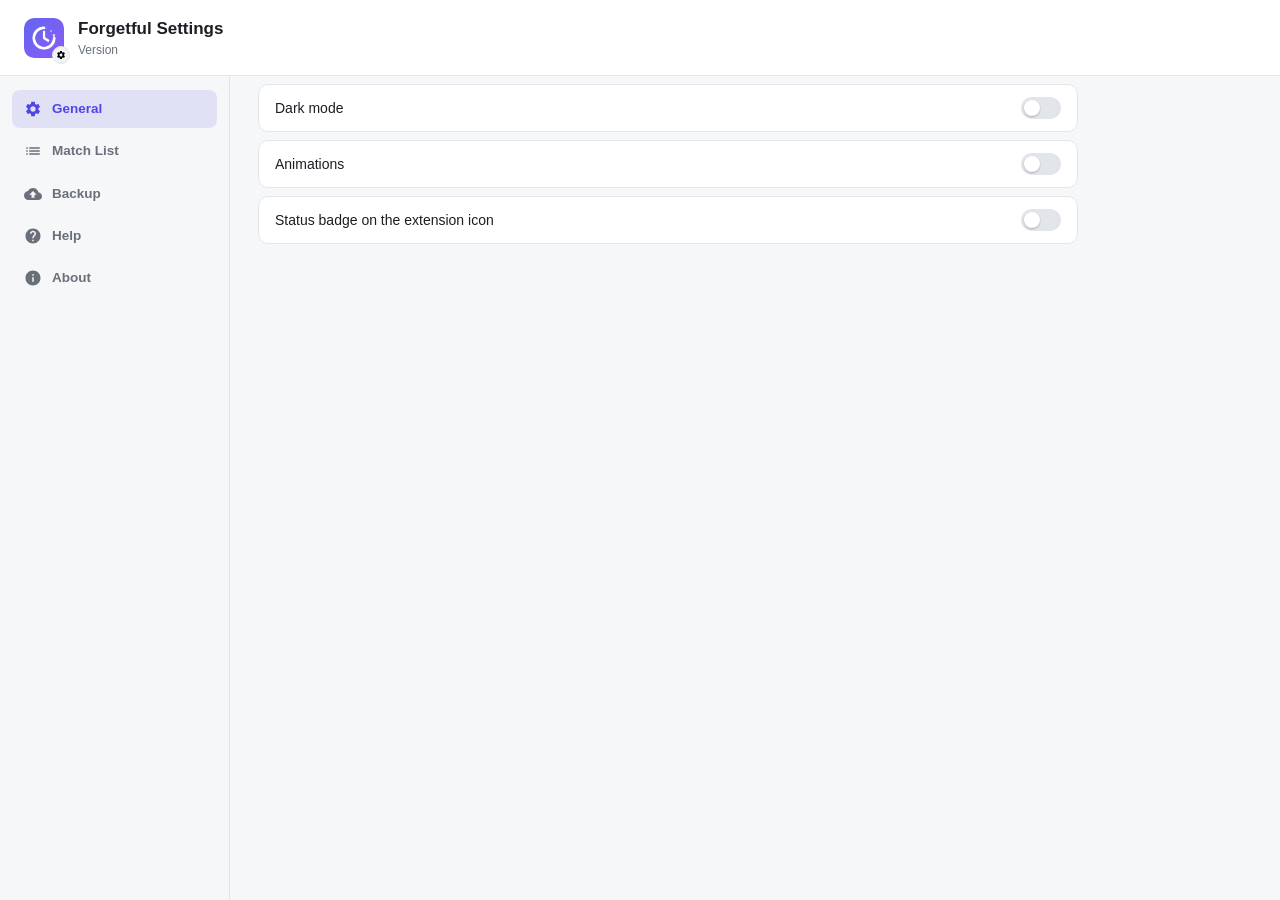
==== src/setting/index.html @ 30a5f167 "Forgetful 1.0.1 — Firefox extension to keep chosen sites and tabs out of history Fork of NoHistory b" ====
<!DOCTYPE html>
<html lang="en">
    <head>
        <meta charset="UTF-8">
        <meta http-equiv="X-UA-Compatible" content="IE=edge">
        <meta name="viewport" content="width=device-width, initial-scale=1.0">
        <title>Forgetful Settings</title>
        <link href="../shared/fonts/fonts.css" rel="stylesheet">
        <link href="../shared/theme.css" rel="stylesheet">
        <link rel="shortcut icon" href="../icons/forgetful-logo-64.png" type="image/png">
        <link rel="stylesheet" href="./style/style.css">
    </head>
    <body class="light_mode">
        <div id="title">
            <div id="title_image">
                <img src="../icons/forgetful-logo-512.png" alt="Forgetful logo" width="64" height="64">
                <img id="title_image_different" src="../icons/settings.svg" alt="Tools">
            </div>
            <div>
                <h1>Forgetful Settings</h1>
                <p>Version <span id="versionNumber"></span></p>
            </div>
        </div>
        <div id="navbar">
            <button class="setting_button checked" data-tab="general">
                <svg xmlns="http://www.w3.org/2000/svg"height="36px" viewBox="0 0 24 24" width="36px" fill="#000000"><g><path d="M0,0h24v24H0V0z" fill="none"/><path d="M19.14,12.94c0.04-0.3,0.06-0.61,0.06-0.94c0-0.32-0.02-0.64-0.07-0.94l2.03-1.58c0.18-0.14,0.23-0.41,0.12-0.61 l-1.92-3.32c-0.12-0.22-0.37-0.29-0.59-0.22l-2.39,0.96c-0.5-0.38-1.03-0.7-1.62-0.94L14.4,2.81c-0.04-0.24-0.24-0.41-0.48-0.41 h-3.84c-0.24,0-0.43,0.17-0.47,0.41L9.25,5.35C8.66,5.59,8.12,5.92,7.63,6.29L5.24,5.33c-0.22-0.08-0.47,0-0.59,0.22L2.74,8.87 C2.62,9.08,2.66,9.34,2.86,9.48l2.03,1.58C4.84,11.36,4.8,11.69,4.8,12s0.02,0.64,0.07,0.94l-2.03,1.58 c-0.18,0.14-0.23,0.41-0.12,0.61l1.92,3.32c0.12,0.22,0.37,0.29,0.59,0.22l2.39-0.96c0.5,0.38,1.03,0.7,1.62,0.94l0.36,2.54 c0.05,0.24,0.24,0.41,0.48,0.41h3.84c0.24,0,0.44-0.17,0.47-0.41l0.36-2.54c0.59-0.24,1.13-0.56,1.62-0.94l2.39,0.96 c0.22,0.08,0.47,0,0.59-0.22l1.92-3.32c0.12-0.22,0.07-0.47-0.12-0.61L19.14,12.94z M12,15.6c-1.98,0-3.6-1.62-3.6-3.6 s1.62-3.6,3.6-3.6s3.6,1.62,3.6,3.6S13.98,15.6,12,15.6z"/></g></svg>
                <h3>General</h3>
            </button>
            <button class="setting_button" data-tab="url">
                <svg xmlns="http://www.w3.org/2000/svg" height="36px" viewBox="0 0 24 24" width="36px" fill="#000000"><g fill="none"><path d="M0 0h24v24H0V0z"/><path d="M0 0h24v24H0V0z" opacity=".87"/></g><path d="M3 13h2v-2H3v2zm0 4h2v-2H3v2zm0-8h2V7H3v2zm4 4h14v-2H7v2zm0 4h14v-2H7v2zM7 7v2h14V7H7zm-4 6h2v-2H3v2zm0 4h2v-2H3v2zm0-8h2V7H3v2zm4 4h14v-2H7v2zm0 4h14v-2H7v2zM7 7v2h14V7H7z"/></svg>
                <h3>Match List</h3>
            </button>
            <button class="setting_button" data-tab="backup">
                <svg xmlns="http://www.w3.org/2000/svg" height="36px" viewBox="0 0 24 24" width="36px" fill="#000000"><path d="M0 0h24v24H0z" fill="none"/><path d="M19.35 10.04C18.67 6.59 15.64 4 12 4 9.11 4 6.6 5.64 5.35 8.04 2.34 8.36 0 10.91 0 14c0 3.31 2.69 6 6 6h13c2.76 0 5-2.24 5-5 0-2.64-2.05-4.78-4.65-4.96zM14 13v4h-4v-4H7l5-5 5 5h-3z"/></svg>
                <h3>Backup</h3>
            </button>
            <button class="setting_button" data-tab="help">
                <svg xmlns="http://www.w3.org/2000/svg" height="36px" viewBox="0 0 24 24" width="36px" fill="#000000"><path d="M0 0h24v24H0z" fill="none"/><path d="M12 2C6.48 2 2 6.48 2 12s4.48 10 10 10 10-4.48 10-10S17.52 2 12 2zm1 17h-2v-2h2v2zm2.07-7.75l-.9.92C13.45 12.9 13 13.5 13 15h-2v-.5c0-1.1.45-2.1 1.17-2.83l1.24-1.26c.37-.36.59-.86.59-1.41 0-1.1-.9-2-2-2s-2 .9-2 2H8c0-2.21 1.79-4 4-4s4 1.79 4 4c0 .88-.36 1.68-.93 2.25z"/></svg>
                <h3>Help</h3>
            </button>
            <button class="setting_button" data-tab="about">
                <svg xmlns="http://www.w3.org/2000/svg" height="36px" viewBox="0 0 24 24" width="36px" fill="#000000"><path d="M0 0h24v24H0z" fill="none"/><path d="M12 2C6.48 2 2 6.48 2 12s4.48 10 10 10 10-4.48 10-10S17.52 2 12 2zm1 15h-2v-6h2v6zm0-8h-2V7h2v2z"/></svg>
                <h3>About</h3>
            </button>
        </div>
        <div id="content">
            <div class="setting_page opened" data-correspondingTab="general">
                <div>
                    <div class="option">
                        <p>Dark mode</p>
                        <label class="switch">
                            <input type="checkbox" id="toggleDarkMode" class="setting_option" data-settingOption="darkmode">
                            <span class="slider"></span>
                        </label>
                    </div>
                    <div class="option">
                        <p>Animations</p>
                        <label class="switch">
                            <input type="checkbox" id="toggleTransition" class="setting_option" data-settingOption="animation">
                            <span class="slider"></span>
                        </label>
                    </div>
                    <div class="option">
                        <p>Status badge on the extension icon</p>
                        <label class="switch">
                            <input type="checkbox" id="toggleStatusBadge" class="setting_option" data-settingOption="statusBadge">
                            <span class="slider"></span>
                        </label>
                    </div>
                </div>
            </div>
            <div class="setting_page" data-correspondingTab="url">
                <div>
                    <button class="with_text" id="reload_everything">Reload Everything</button>
                    <h3 class="group">URLs</h3>
                    <div id="manage_url_box">
                        <label id="url_box">
                            <input type="url" name="addorsearchurl" id="addorsearchurl" placeholder="https://example.com">
                        </label>
                        <!-- <button id="search_url">Search</button> -->
                        <button class="with_text" id="add_url">Add</button>
                    </div>
                    <table>
                        <colgroup>
                            <col style="width: 90%;">
                            <col style="width: 10%;">
                        </colgroup>
                        <thead>
                            <tr>
                                <th>URLs</th>
                                <th>Action</th>
                            </tr>
                        </thead>
                        <tbody id="url_table"></tbody>
                    </table>
                </div>
                <div>
                    <h3 class="group">Link Title</h3>
                    <div id="manage_pattern_box">
                        <label>
                            <div class="toggle_box">
                                <label title="string">
                                    <input type="radio" name="pattern_mode" id="use_str" checked value="string">
                                    <span>str</span>
                                </label>
                                <label title="regex">
                                    <input type="radio" name="pattern_mode" id="use_regex" value="regex">
                                    <span>(.*)</span>
                                </label>
                            </div>
                            <input type="text" name="addorsearchpattern" id="addorsearchpattern" placeholder="Ex: test12345">
                        </label>
                        <!-- <button id="search_pattern">Search</button> -->
                        <button class="with_text" id="add_pattern">Add</button>
                    </div>
                    <table>
                        <colgroup>
                            <col style="width: 80%;">
                            <col style="width: 10%;">
                            <col style="width: 10%;">
                        </colgroup>
                        <thead>
                            <tr>
                                <th>Title</th>
                                <th>Type</th>
                                <th>Action</th>
                            </tr>
                        </thead>
                        <tbody id="pattern_table"></tbody>
                    </table>
                </div>
            </div>
            <div class="setting_page" data-correspondingTab="backup">
                <div>
                    <h3 class="group">Actions</h3>
                    <button id="import_setting" class="with_text">Import</button>
                    <button id="export_setting" class="with_text">Export</button>
                </div>
            </div>
            <div class="setting_page" data-correspondingTab="help">
                <div>
                    <h3 class="group">Status Badge</h3>
                    <p>The badge on the extension icon shows whether the current tab is being kept out of your history:</p>
                    <table>
                        <colgroup>
                            <col style="width: 20%;">
                            <col style="width: 80%;">
                        </colgroup>
                        <thead>
                            <tr>
                                <th>Badge</th>
                                <th>Meaning</th>
                            </tr>
                        </thead>
                        <tbody>
                            <tr>
                                <td>✓ (green)</td>
                                <td>This page matches a rule (site URL, tab marker, or title pattern) — visits here are removed from history.</td>
                            </tr>
                            <tr>
                                <td>(empty)</td>
                                <td>No rule matches — this page is saved to history normally.</td>
                            </tr>
                            <tr>
                                <td>? (gray)</td>
                                <td>Special page (not http/https) — Forgetful can't act here.</td>
                            </tr>
                        </tbody>
                    </table>
                    <p>To see exactly which rule matched, open the popup: it shows the state of the current site and tab.</p>
                </div>
            </div>
            <div class="setting_page" data-correspondingTab="about">
                <div>
                    <h3 class="group">About</h3>
                    <p>Forgetful keeps chosen sites and tabs out of your browsing history. It collects no data — everything stays on your device.</p>
                    <p>Based on <a href="https://github.com/sudoker0/NoHistory">NoHistory</a> by QuanMCPC, used under the MIT License.</p>
                </div>
            </div>
        </div>
    </body>
    <script src="./script/script.js"></script>
</html>
---- src/shared/fonts/fonts.css ----
/* latin-ext */
@font-face {
  font-family: 'Source Code Pro';
  font-style: normal;
  font-weight: 400;
  font-display: swap;
  src: url(source-code-pro-latin-ext-400.woff2) format('woff2');
  unicode-range: U+0100-02BA, U+02BD-02C5, U+02C7-02CC, U+02CE-02D7, U+02DD-02FF, U+0304, U+0308, U+0329, U+1D00-1DBF, U+1E00-1E9F, U+1EF2-1EFF, U+2020, U+20A0-20AB, U+20AD-20C0, U+2113, U+2C60-2C7F, U+A720-A7FF;
}
/* latin */
@font-face {
  font-family: 'Source Code Pro';
  font-style: normal;
  font-weight: 400;
  font-display: swap;
  src: url(source-code-pro-latin-400.woff2) format('woff2');
  unicode-range: U+0000-00FF, U+0131, U+0152-0153, U+02BB-02BC, U+02C6, U+02DA, U+02DC, U+0304, U+0308, U+0329, U+2000-206F, U+20AC, U+2122, U+2191, U+2193, U+2212, U+2215, U+FEFF, U+FFFD;
}
---- src/shared/theme.css ----
/* Forgetful — shared design tokens & components */

body.light_mode {
    --bg: #f6f7f9;
    --surface: #ffffff;
    --surface2: #f1f3f5;
    --hover: rgba(0, 0, 0, 0.05);
    --text: #1b1e23;
    --muted: #69707a;
    --border: #e2e5ea;
    --accent: #4f46e5;
    --accent-soft: rgba(79, 70, 229, 0.12);
    --danger: #dc2626;
    --success: #16a34a;
}

body.dark_mode {
    --bg: #0f1115;
    --surface: #181b21;
    --surface2: #20242c;
    --hover: rgba(255, 255, 255, 0.06);
    --text: #e7e9ee;
    --muted: #9aa2ad;
    --border: #2a2f38;
    --accent: #8b93ff;
    --accent-soft: rgba(139, 147, 255, 0.15);
    --danger: #f16a6a;
    --success: #3ecf6e;
}

/* Legacy variable aliases (kept because scripts reference them) */
body.light_mode, body.dark_mode {
    --background: var(--bg);
    --yes-color: var(--danger);
    --no-color: var(--success);
    --url-color: var(--accent);
    --tab-color: var(--accent);
    --button-enabled: var(--danger);
    --button-disabled: var(--success);
    --radius: 10px;
    --font-sans: -apple-system, BlinkMacSystemFont, "Segoe UI", Roboto, "Helvetica Neue", Arial, sans-serif;
    --font-mono: "Source Code Pro", ui-monospace, "Cascadia Mono", Consolas, monospace;
}

* { box-sizing: border-box; }

body {
    font-family: var(--font-sans);
    background: var(--bg);
    color: var(--text);
    transition: color 0.3s, background-color 0.3s;
    font-size: 14px;
    line-height: 1.5;
}

.mono { font-family: var(--font-mono); }

.notransition * { transition: none !important; }

/* Buttons */
button.with_text {
    background: var(--accent);
    color: #fff;
    border: none;
    border-radius: 8px;
    padding: 8px 16px;
    font: inherit;
    font-weight: 600;
    cursor: pointer;
    transition: filter 0.15s, opacity 0.15s;
    margin-right: 8px;
}
button.with_text:hover, button.with_text:focus { filter: brightness(1.12); }
button.with_text:disabled { opacity: 0.45; cursor: not-allowed; filter: none; }

/* Icon "remove" button in tables */
button.remove {
    width: 30px;
    height: 30px;
    border: none;
    border-radius: 6px;
    background: transparent;
    display: flex;
    align-items: center;
    justify-content: center;
    cursor: pointer;
    transition: background-color 0.15s;
    padding: 0;
}
button.remove svg { fill: var(--muted); width: 18px; height: 18px; transition: fill 0.15s; }
button.remove:hover, button.remove:focus { background: var(--danger); }
button.remove:hover svg, button.remove:focus svg { fill: #fff; }

/* Toggle switch */
.switch { position: relative; display: inline-block; width: 40px; height: 22px; flex-shrink: 0; }
.switch input { opacity: 0; width: 0; height: 0; position: absolute; }
.switch .slider {
    position: absolute;
    inset: 0;
    background: var(--border);
    border-radius: 999px;
    cursor: pointer;
    transition: background-color 0.2s;
}
.switch .slider:before {
    content: "";
    position: absolute;
    width: 16px;
    height: 16px;
    left: 3px;
    top: 3px;
    border-radius: 50%;
    background: #fff;
    box-shadow: 0 1px 2px rgba(0, 0, 0, 0.25);
    transition: transform 0.2s;
}
.switch input:checked + .slider { background: var(--accent); }
.switch input:checked + .slider:before { transform: translateX(18px); }

/* Inputs */
input[type=text], input[type=url], input[type=datetime-local] {
    background: var(--surface);
    border: 1px solid var(--border);
    border-radius: 8px;
    padding: 8px 12px;
    color: var(--text);
    font: inherit;
    transition: border-color 0.15s, box-shadow 0.15s;
}
input[type=text], input[type=url] { width: 100%; font-family: var(--font-mono); font-size: 13px; }
input[type=text]:focus, input[type=url]:focus, input[type=datetime-local]:focus {
    outline: none;
    border-color: var(--accent);
    box-shadow: 0 0 0 3px var(--accent-soft);
}

/* Segmented control (str / regex) */
div.toggle_box {
    display: flex;
    border: 1px solid var(--border);
    border-radius: 8px;
    overflow: hidden;
    flex-shrink: 0;
    background: var(--surface);
}
div.toggle_box label { cursor: pointer; }
div.toggle_box label input { position: absolute; opacity: 0; }
div.toggle_box label span {
    display: block;
    padding: 8px 12px;
    font-family: var(--font-mono);
    font-size: 12px;
    color: var(--muted);
    transition: background-color 0.15s, color 0.15s;
}
div.toggle_box label input:checked + span { background: var(--accent); color: #fff; }

/* Tables */
table {
    width: 100%;
    border-collapse: collapse;
    margin: 12px 0;
    background: var(--surface);
    border: 1px solid var(--border);
    border-radius: var(--radius);
}
table thead th {
    text-align: left;
    font-size: 11px;
    font-weight: 600;
    text-transform: uppercase;
    letter-spacing: 0.06em;
    color: var(--muted);
    background: var(--surface2);
    padding: 10px 14px;
    border-bottom: 1px solid var(--border);
}
table td {
    padding: 10px 14px;
    border-bottom: 1px solid var(--border);
    font-size: 13px;
    overflow-wrap: anywhere;
}
table td p { margin: 0; font-family: var(--font-mono); font-size: 12.5px; }
table tbody tr:hover { background: var(--hover); }
table tbody tr:last-child td { border-bottom: none; }

/* Section headings */
h3.group {
    font-size: 12px;
    font-weight: 700;
    text-transform: uppercase;
    letter-spacing: 0.08em;
    color: var(--muted);
    margin: 28px 0 12px;
}

.hidden_by_default { display: none; }
---- src/setting/style/style.css ----
/* Forgetful settings page */

body {
    position: fixed;
    inset: 0;
    margin: 0;
    display: grid;
    grid-template-areas: "title title" "navbar content";
    grid-template-columns: 230px 1fr;
    grid-template-rows: 76px 1fr;
}

/* Header */
div#title {
    grid-area: title;
    display: flex;
    align-items: center;
    gap: 14px;
    padding: 0 24px;
    background: var(--surface);
    border-bottom: 1px solid var(--border);
}
div#title div * { margin: 0; }
div#title h1 { font-size: 17px; font-weight: 700; }
div#title p { font-size: 12px; color: var(--muted); }
div#title_image { position: relative; }
div#title_image img:first-child {
    width: 40px;
    height: 40px;
    border-radius: 10px;
    display: block;
}
div#title_image img#title_image_different {
    position: absolute;
    right: -6px;
    bottom: -6px;
    width: 18px;
    height: 18px;
    background: var(--surface2);
    border: 1px solid var(--border);
    border-radius: 50%;
    padding: 3px;
}

/* Sidebar nav */
div#navbar {
    grid-area: navbar;
    display: flex;
    flex-direction: column;
    gap: 4px;
    padding: 14px 12px;
    border-right: 1px solid var(--border);
    overflow-y: auto;
}
div#navbar button {
    display: flex;
    align-items: center;
    gap: 10px;
    padding: 9px 12px;
    border: none;
    border-radius: 8px;
    background: transparent;
    color: var(--muted);
    font: inherit;
    text-align: left;
    cursor: pointer;
    transition: background-color 0.15s, color 0.15s;
}
div#navbar button h3 { margin: 0; font-size: 13.5px; font-weight: 600; }
div#navbar button svg { width: 18px; height: 18px; fill: currentColor; flex-shrink: 0; }
div#navbar button:hover, div#navbar button:focus {
    background: var(--hover);
    color: var(--text);
    outline: none;
}
div#navbar .checked { background: var(--accent-soft); color: var(--accent); }

/* Content */
div#content {
    grid-area: content;
    overflow-y: auto;
    overflow-x: hidden;
    padding: 8px 28px 28px;
}
div#content > div { display: none; }
div#content div.opened { display: block; max-width: 820px; }

/* Option rows */
div.option {
    display: flex;
    align-items: center;
    justify-content: space-between;
    gap: 16px;
    padding: 12px 16px;
    background: var(--surface);
    border: 1px solid var(--border);
    border-radius: var(--radius);
    margin-bottom: 8px;
}
div.option p { margin: 0; }

/* Add-URL / add-pattern rows */
div#manage_url_box, div#manage_pattern_box {
    display: flex;
    align-items: center;
    gap: 12px;
}
label#url_box { flex: 1; }
div#manage_pattern_box > label {
    display: flex;
    align-items: center;
    gap: 12px;
    flex: 1;
}
div#manage_url_box button.with_text, div#manage_pattern_box button.with_text { margin-right: 0; }

@media (max-width: 800px) {
    body { grid-template-columns: 60px 1fr; }
    div#navbar button h3 { display: none; }
    div#navbar button { justify-content: center; }
}
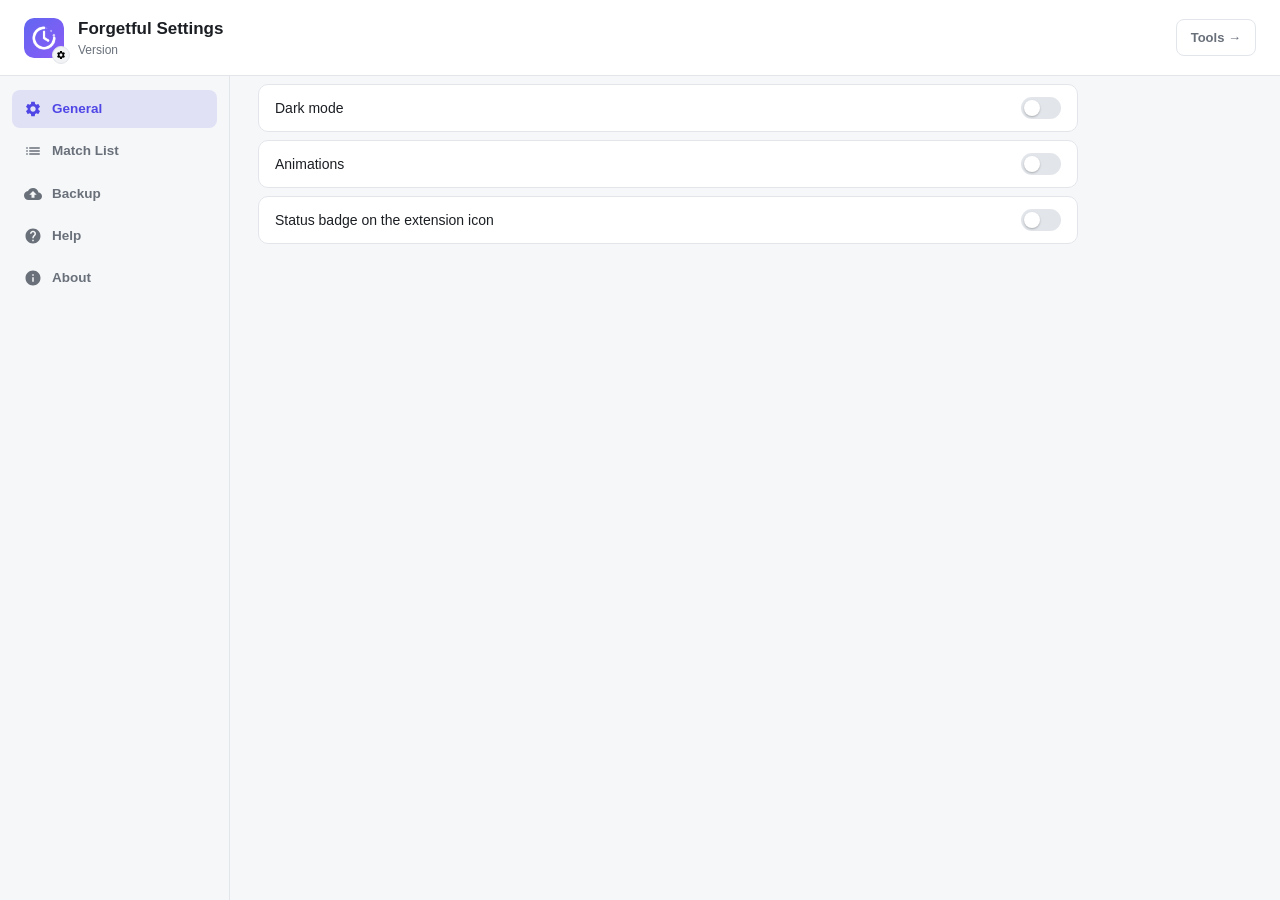
==== commit 2bf23445: "Add header cross-navigation between Settings and Tools pages Each page now has a link to the other i" ====
--- a/src/setting/index.html
+++ b/src/setting/index.html
@@ -20,6 +20,7 @@
                 <h1>Forgetful Settings</h1>
                 <p>Version <span id="versionNumber"></span></p>
             </div>
+            <a class="header_nav" href="../tools/index.html" title="Open Forgetful Tools">Tools →</a>
         </div>
         <div id="navbar">
             <button class="setting_button checked" data-tab="general">
--- a/src/shared/theme.css
+++ b/src/shared/theme.css
@@ -196,3 +196,22 @@
 }
 
 .hidden_by_default { display: none; }
+
+/* Header cross-navigation (Settings <-> Tools) */
+a.header_nav {
+    margin-left: auto;
+    padding: 8px 14px;
+    border: 1px solid var(--border);
+    border-radius: 8px;
+    color: var(--muted);
+    text-decoration: none;
+    font-weight: 600;
+    font-size: 13px;
+    transition: color 0.15s, border-color 0.15s, background-color 0.15s;
+}
+a.header_nav:hover, a.header_nav:focus {
+    color: var(--accent);
+    border-color: var(--accent);
+    background: var(--accent-soft);
+    outline: none;
+}
